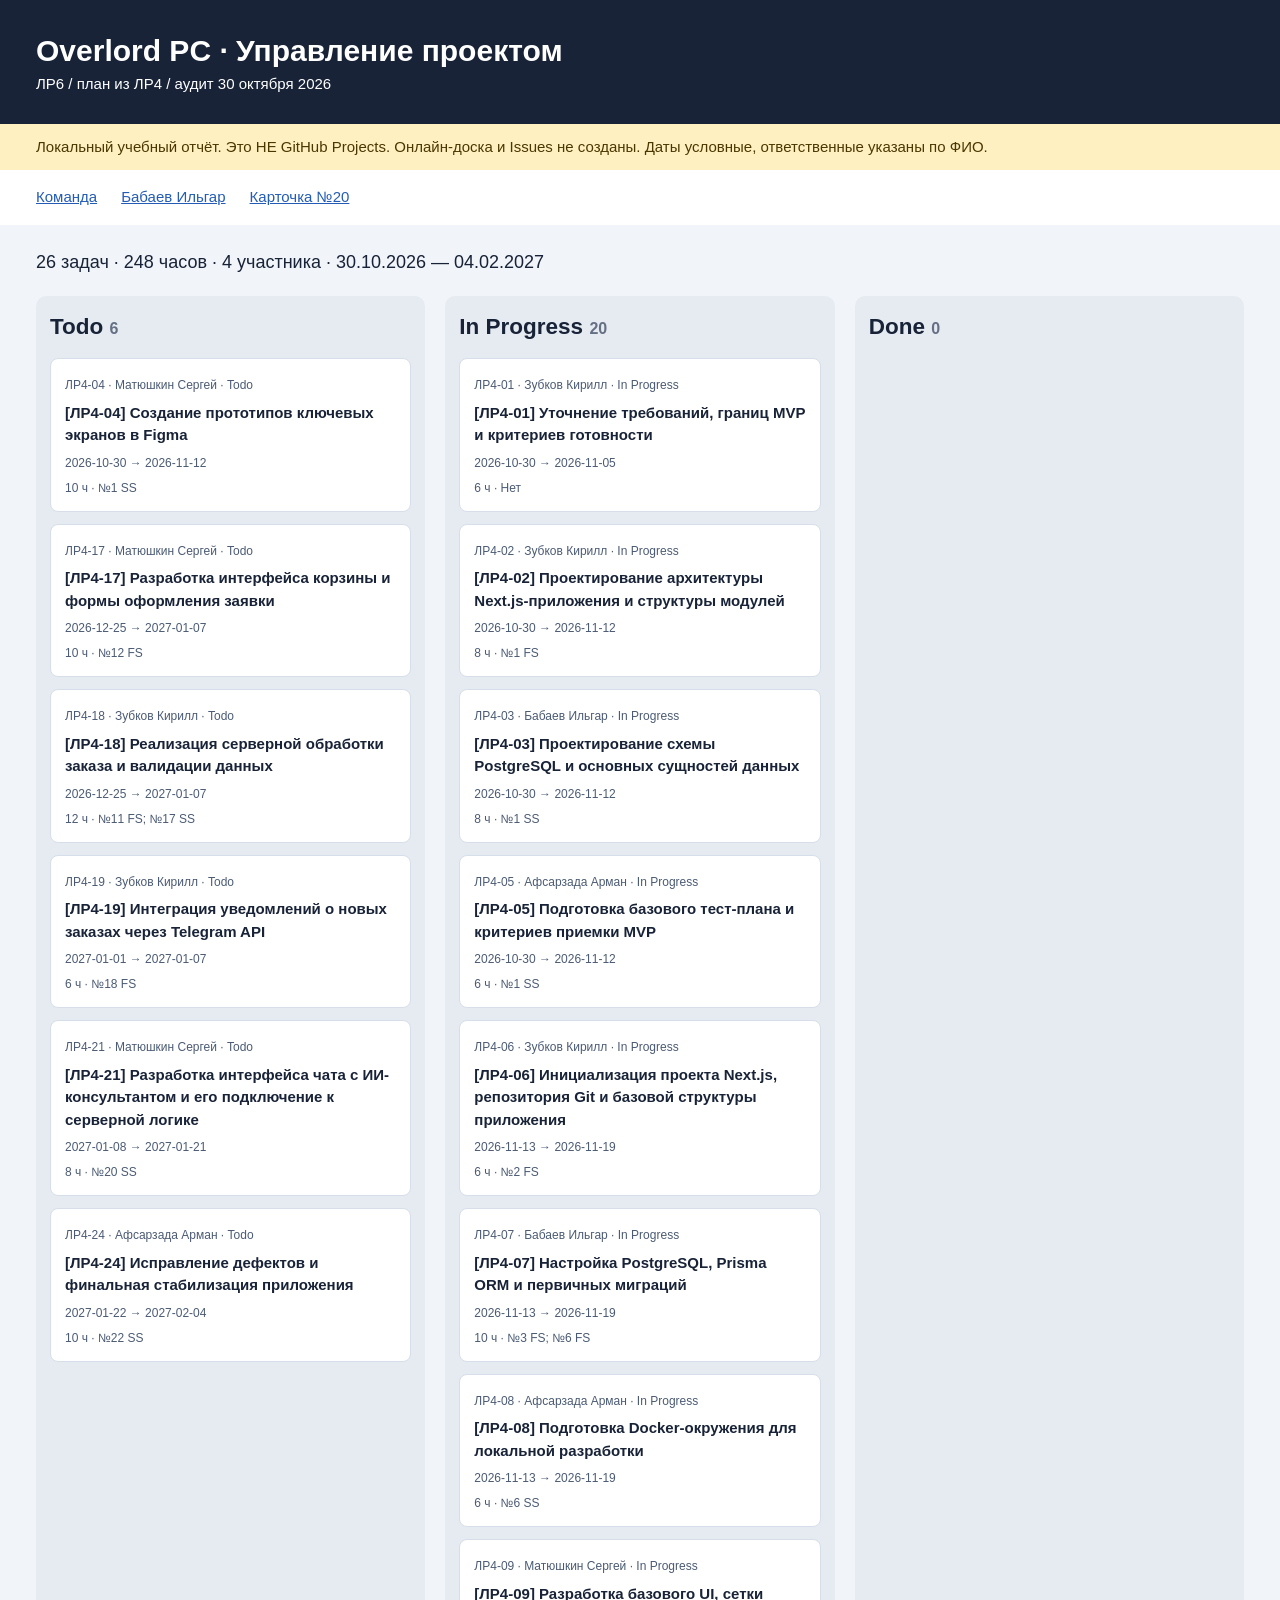
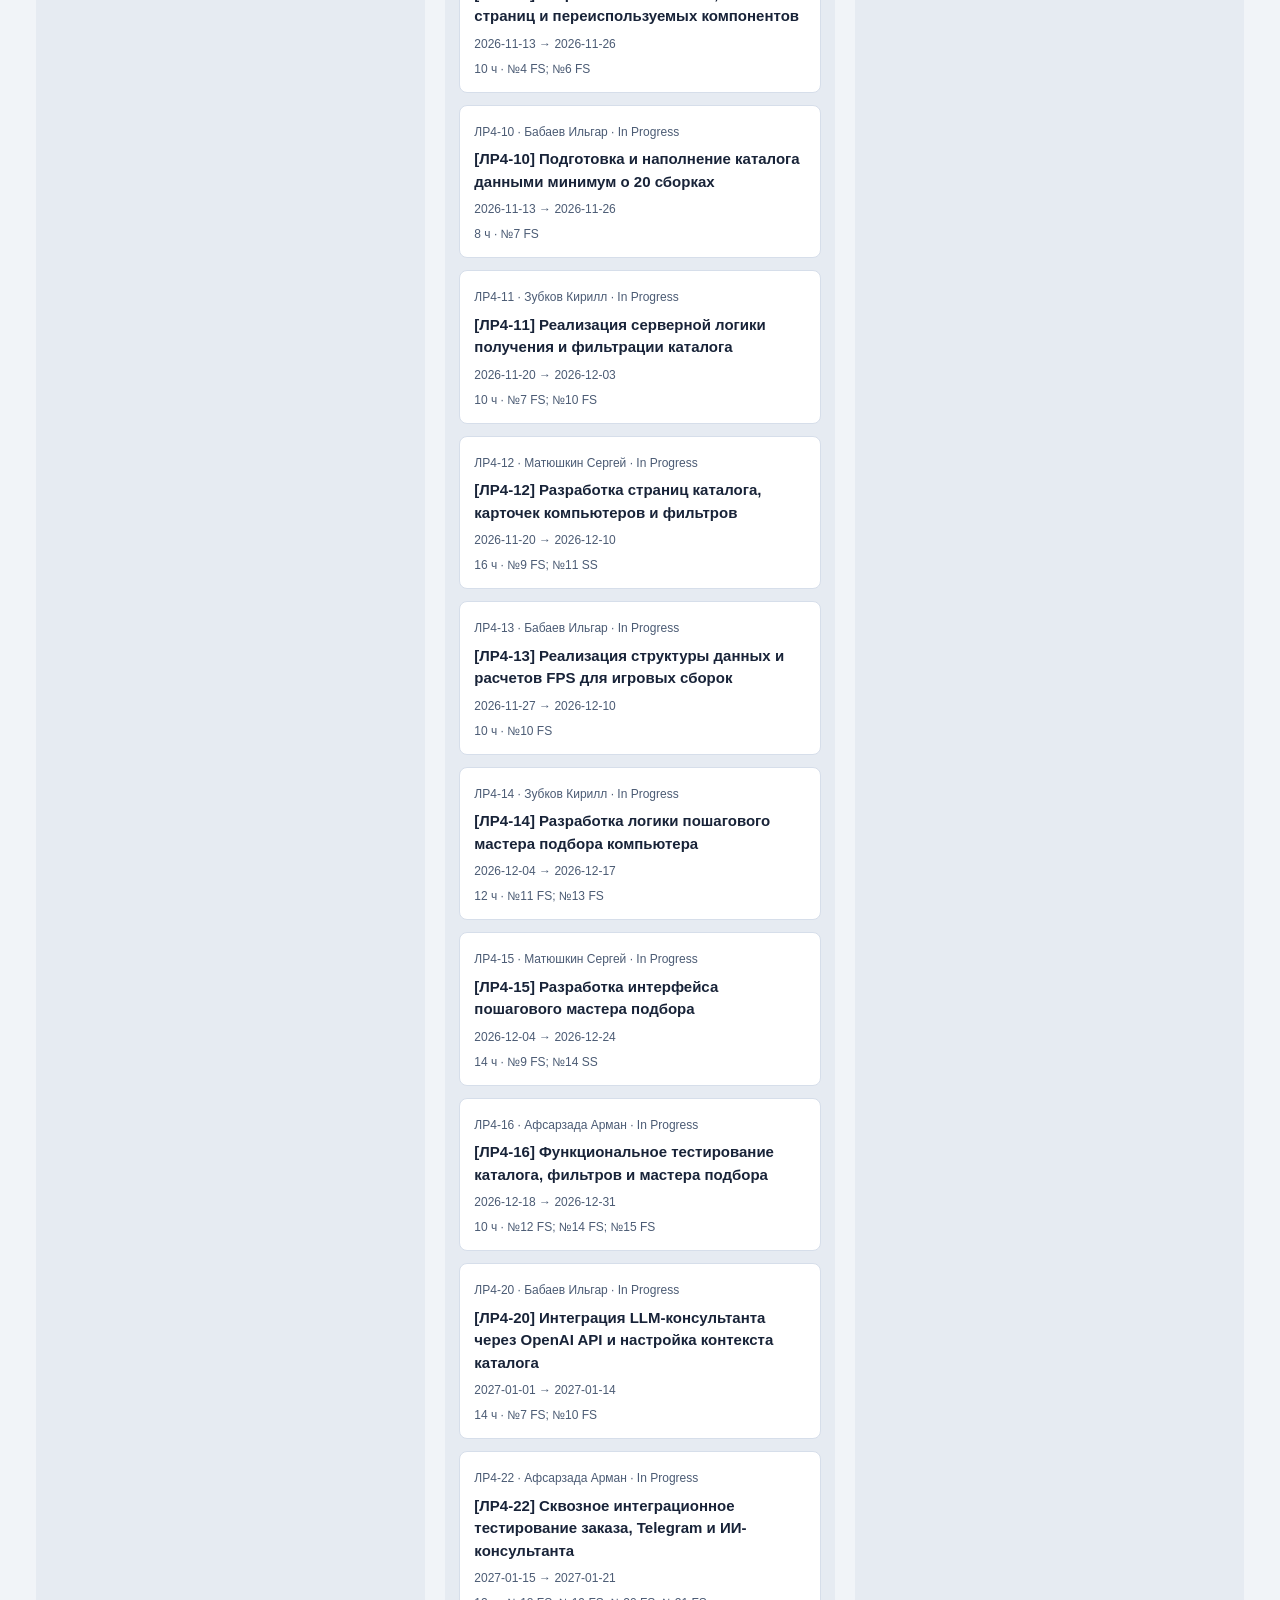
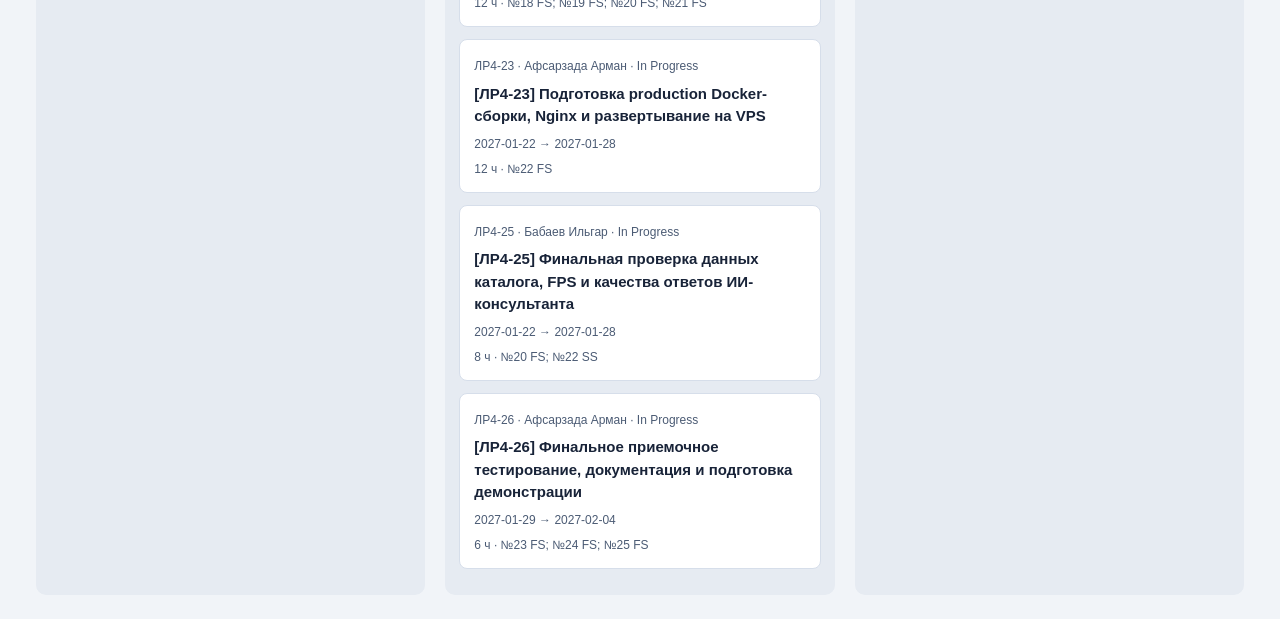
==== docs/lab6_review.html @ 9a5e471e "docs: prepare lab 6 project management from LR4" ====
<!doctype html><html lang="ru"><meta charset="utf-8"><meta name="viewport" content="width=device-width, initial-scale=1"><title>Overlord PC — ЛР6, локальная доска</title><style>
*{box-sizing:border-box}body{margin:0;background:#f1f4f8;color:#182338;font:15px/1.5 Arial,sans-serif}header{padding:28px 36px;background:#182338;color:#fff}h1{margin:0;font-size:30px}.notice{background:#fff0c2;padding:12px 36px;color:#4b3800}nav{padding:16px 36px;background:white;display:flex;gap:24px}a{color:#245cb5}main{padding:24px 36px}.stats{font-size:18px;margin-bottom:20px}.board{display:grid;grid-template-columns:1fr 1fr 1fr;gap:20px}.column{background:#e6ebf2;padding:14px;border-radius:10px}.column h2{margin:0 0 15px}.column h2 span{font-size:16px;color:#667085}article{background:#fff;border:1px solid #d6deea;border-radius:8px;padding:14px;margin-bottom:12px}article h3{font-size:15px;margin:6px 0}article p,article footer,small{font-size:12px;color:#4b5b74}article p{margin:7px 0}.individual{display:grid;grid-template-columns:repeat(3,1fr);gap:16px}.detail{max-width:1060px;background:white;padding:28px;border:1px solid #d6deea;border-radius:10px}.detail li{padding:7px 0}#individual,#task20{margin-top:42px}section[id]{scroll-margin-top:20px}@media(max-width:800px){.board,.individual{grid-template-columns:1fr}main{padding:16px}}
</style><header><h1>Overlord PC · Управление проектом</h1><div>ЛР6 / план из ЛР4 / аудит 30 октября 2026</div></header><div class="notice">Локальный учебный отчёт. Это НЕ GitHub Projects. Онлайн-доска и Issues не созданы. Даты условные, ответственные указаны по ФИО.</div><nav><a href="?view=team">Команда</a><a href="?view=individual">Бабаев Ильгар</a><a href="?view=task20">Карточка №20</a></nav><main>
<section id="team"><div class="stats">26 задач · 248 часов · 4 участника · 30.10.2026 — 04.02.2027</div><div class="board"><section class="column"><h2>Todo <span>6</span></h2><article><small>ЛР4-04 · Матюшкин Сергей · Todo</small><h3>[ЛР4-04] Создание прототипов ключевых экранов в Figma</h3><p>2026-10-30 → 2026-11-12</p><footer>10 ч · №1 SS</footer></article><article><small>ЛР4-17 · Матюшкин Сергей · Todo</small><h3>[ЛР4-17] Разработка интерфейса корзины и формы оформления заявки</h3><p>2026-12-25 → 2027-01-07</p><footer>10 ч · №12 FS</footer></article><article><small>ЛР4-18 · Зубков Кирилл · Todo</small><h3>[ЛР4-18] Реализация серверной обработки заказа и валидации данных</h3><p>2026-12-25 → 2027-01-07</p><footer>12 ч · №11 FS; №17 SS</footer></article><article><small>ЛР4-19 · Зубков Кирилл · Todo</small><h3>[ЛР4-19] Интеграция уведомлений о новых заказах через Telegram API</h3><p>2027-01-01 → 2027-01-07</p><footer>6 ч · №18 FS</footer></article><article><small>ЛР4-21 · Матюшкин Сергей · Todo</small><h3>[ЛР4-21] Разработка интерфейса чата с ИИ-консультантом и его подключение к серверной логике</h3><p>2027-01-08 → 2027-01-21</p><footer>8 ч · №20 SS</footer></article><article><small>ЛР4-24 · Афсарзада Арман · Todo</small><h3>[ЛР4-24] Исправление дефектов и финальная стабилизация приложения</h3><p>2027-01-22 → 2027-02-04</p><footer>10 ч · №22 SS</footer></article></section><section class="column"><h2>In Progress <span>20</span></h2><article><small>ЛР4-01 · Зубков Кирилл · In Progress</small><h3>[ЛР4-01] Уточнение требований, границ MVP и критериев готовности</h3><p>2026-10-30 → 2026-11-05</p><footer>6 ч · Нет</footer></article><article><small>ЛР4-02 · Зубков Кирилл · In Progress</small><h3>[ЛР4-02] Проектирование архитектуры Next.js-приложения и структуры модулей</h3><p>2026-10-30 → 2026-11-12</p><footer>8 ч · №1 FS</footer></article><article><small>ЛР4-03 · Бабаев Ильгар · In Progress</small><h3>[ЛР4-03] Проектирование схемы PostgreSQL и основных сущностей данных</h3><p>2026-10-30 → 2026-11-12</p><footer>8 ч · №1 SS</footer></article><article><small>ЛР4-05 · Афсарзада Арман · In Progress</small><h3>[ЛР4-05] Подготовка базового тест-плана и критериев приемки MVP</h3><p>2026-10-30 → 2026-11-12</p><footer>6 ч · №1 SS</footer></article><article><small>ЛР4-06 · Зубков Кирилл · In Progress</small><h3>[ЛР4-06] Инициализация проекта Next.js, репозитория Git и базовой структуры приложения</h3><p>2026-11-13 → 2026-11-19</p><footer>6 ч · №2 FS</footer></article><article><small>ЛР4-07 · Бабаев Ильгар · In Progress</small><h3>[ЛР4-07] Настройка PostgreSQL, Prisma ORM и первичных миграций</h3><p>2026-11-13 → 2026-11-19</p><footer>10 ч · №3 FS; №6 FS</footer></article><article><small>ЛР4-08 · Афсарзада Арман · In Progress</small><h3>[ЛР4-08] Подготовка Docker-окружения для локальной разработки</h3><p>2026-11-13 → 2026-11-19</p><footer>6 ч · №6 SS</footer></article><article><small>ЛР4-09 · Матюшкин Сергей · In Progress</small><h3>[ЛР4-09] Разработка базового UI, сетки страниц и переиспользуемых компонентов</h3><p>2026-11-13 → 2026-11-26</p><footer>10 ч · №4 FS; №6 FS</footer></article><article><small>ЛР4-10 · Бабаев Ильгар · In Progress</small><h3>[ЛР4-10] Подготовка и наполнение каталога данными минимум о 20 сборках</h3><p>2026-11-13 → 2026-11-26</p><footer>8 ч · №7 FS</footer></article><article><small>ЛР4-11 · Зубков Кирилл · In Progress</small><h3>[ЛР4-11] Реализация серверной логики получения и фильтрации каталога</h3><p>2026-11-20 → 2026-12-03</p><footer>10 ч · №7 FS; №10 FS</footer></article><article><small>ЛР4-12 · Матюшкин Сергей · In Progress</small><h3>[ЛР4-12] Разработка страниц каталога, карточек компьютеров и фильтров</h3><p>2026-11-20 → 2026-12-10</p><footer>16 ч · №9 FS; №11 SS</footer></article><article><small>ЛР4-13 · Бабаев Ильгар · In Progress</small><h3>[ЛР4-13] Реализация структуры данных и расчетов FPS для игровых сборок</h3><p>2026-11-27 → 2026-12-10</p><footer>10 ч · №10 FS</footer></article><article><small>ЛР4-14 · Зубков Кирилл · In Progress</small><h3>[ЛР4-14] Разработка логики пошагового мастера подбора компьютера</h3><p>2026-12-04 → 2026-12-17</p><footer>12 ч · №11 FS; №13 FS</footer></article><article><small>ЛР4-15 · Матюшкин Сергей · In Progress</small><h3>[ЛР4-15] Разработка интерфейса пошагового мастера подбора</h3><p>2026-12-04 → 2026-12-24</p><footer>14 ч · №9 FS; №14 SS</footer></article><article><small>ЛР4-16 · Афсарзада Арман · In Progress</small><h3>[ЛР4-16] Функциональное тестирование каталога, фильтров и мастера подбора</h3><p>2026-12-18 → 2026-12-31</p><footer>10 ч · №12 FS; №14 FS; №15 FS</footer></article><article><small>ЛР4-20 · Бабаев Ильгар · In Progress</small><h3>[ЛР4-20] Интеграция LLM-консультанта через OpenAI API и настройка контекста каталога</h3><p>2027-01-01 → 2027-01-14</p><footer>14 ч · №7 FS; №10 FS</footer></article><article><small>ЛР4-22 · Афсарзада Арман · In Progress</small><h3>[ЛР4-22] Сквозное интеграционное тестирование заказа, Telegram и ИИ-консультанта</h3><p>2027-01-15 → 2027-01-21</p><footer>12 ч · №18 FS; №19 FS; №20 FS; №21 FS</footer></article><article><small>ЛР4-23 · Афсарзада Арман · In Progress</small><h3>[ЛР4-23] Подготовка production Docker-сборки, Nginx и развертывание на VPS</h3><p>2027-01-22 → 2027-01-28</p><footer>12 ч · №22 FS</footer></article><article><small>ЛР4-25 · Бабаев Ильгар · In Progress</small><h3>[ЛР4-25] Финальная проверка данных каталога, FPS и качества ответов ИИ-консультанта</h3><p>2027-01-22 → 2027-01-28</p><footer>8 ч · №20 FS; №22 SS</footer></article><article><small>ЛР4-26 · Афсарзада Арман · In Progress</small><h3>[ЛР4-26] Финальное приемочное тестирование, документация и подготовка демонстрации</h3><p>2027-01-29 → 2027-02-04</p><footer>6 ч · №23 FS; №24 FS; №25 FS</footer></article></section><section class="column"><h2>Done <span>0</span></h2></section></div></section><section id="individual"><h2>Бабаев Ильгар · PostgreSQL / Data / LLM · 58 часов</h2><div class="individual"><article><small>ЛР4-03 · Бабаев Ильгар · In Progress</small><h3>[ЛР4-03] Проектирование схемы PostgreSQL и основных сущностей данных</h3><p>2026-10-30 → 2026-11-12</p><footer>8 ч · №1 SS</footer></article><article><small>ЛР4-07 · Бабаев Ильгар · In Progress</small><h3>[ЛР4-07] Настройка PostgreSQL, Prisma ORM и первичных миграций</h3><p>2026-11-13 → 2026-11-19</p><footer>10 ч · №3 FS; №6 FS</footer></article><article><small>ЛР4-10 · Бабаев Ильгар · In Progress</small><h3>[ЛР4-10] Подготовка и наполнение каталога данными минимум о 20 сборках</h3><p>2026-11-13 → 2026-11-26</p><footer>8 ч · №7 FS</footer></article><article><small>ЛР4-13 · Бабаев Ильгар · In Progress</small><h3>[ЛР4-13] Реализация структуры данных и расчетов FPS для игровых сборок</h3><p>2026-11-27 → 2026-12-10</p><footer>10 ч · №10 FS</footer></article><article><small>ЛР4-20 · Бабаев Ильгар · In Progress</small><h3>[ЛР4-20] Интеграция LLM-консультанта через OpenAI API и настройка контекста каталога</h3><p>2027-01-01 → 2027-01-14</p><footer>14 ч · №7 FS; №10 FS</footer></article><article><small>ЛР4-25 · Бабаев Ильгар · In Progress</small><h3>[ЛР4-25] Финальная проверка данных каталога, FPS и качества ответов ИИ-консультанта</h3><p>2027-01-22 → 2027-01-28</p><footer>8 ч · №20 FS; №22 SS</footer></article></div></section><section id="task20"><div class="detail"><small>Локальная учебная карточка · не GitHub Projects · даты условные</small><h2>[ЛР4-20] Интеграция LLM-консультанта через OpenAI API и настройка контекста каталога</h2><p><b>Ответственный:</b> Бабаев Ильгар · <b>Статус:</b> In Progress</p><p><b>Период:</b> 2027-01-01 — 2027-01-14 · недели 10–11 · <b>Оценка:</b> 14 часов</p><p><b>Зависимости:</b> №7 FS; №10 FS</p><p>Интеграция LLM-консультанта через OpenAI API по текущему запросу пользователя. Исходное название ЛР4 с Ollama сохранено в поле original_title; номер, часы, период и зависимости не изменены.</p><h3>Подтверждено аудитом</h3><p>api/ai/llm.py поддерживает OpenAI и Ollama; router.py и agent.py реализуют чат и инструменты. Тесты используют FakeModel; реальный вызов OpenAI в ЛР6 не выполнялся.</p><h3>Критерии приёмки</h3><ul><li>☐ Использовать существующий ChatOpenAI и инструменты recommend_pc, get_build_details, find_component_options, suggest_upgrade.</li><li>☐ Проверить ответ на запрос по бюджету, получение цен/FPS из инструмента и уточнение с тем же session_id.</li><li>☐ Убедиться, что данные разных сессий не смешиваются; учитывать, что MemorySaver теряет контекст при перезапуске.</li><li>☐ Проверить валидацию, отсутствие настройки, тайм-аут и недоступность провайдера; ключи и тексты приватных диалогов не прикладывать.</li><li>☐ Приложить обезличенный протокол реального OpenAI-запроса; наличие кода и FakeModel не является такой проверкой.</li></ul></div></section></main><script>
const view = new URLSearchParams(location.search).get('view') || 'team';
for (const id of ['team','individual','task20']) document.getElementById(id).hidden = id !== view;
const selected = document.getElementById(view);
if (selected) selected.style.marginTop = '0';
</script></html>
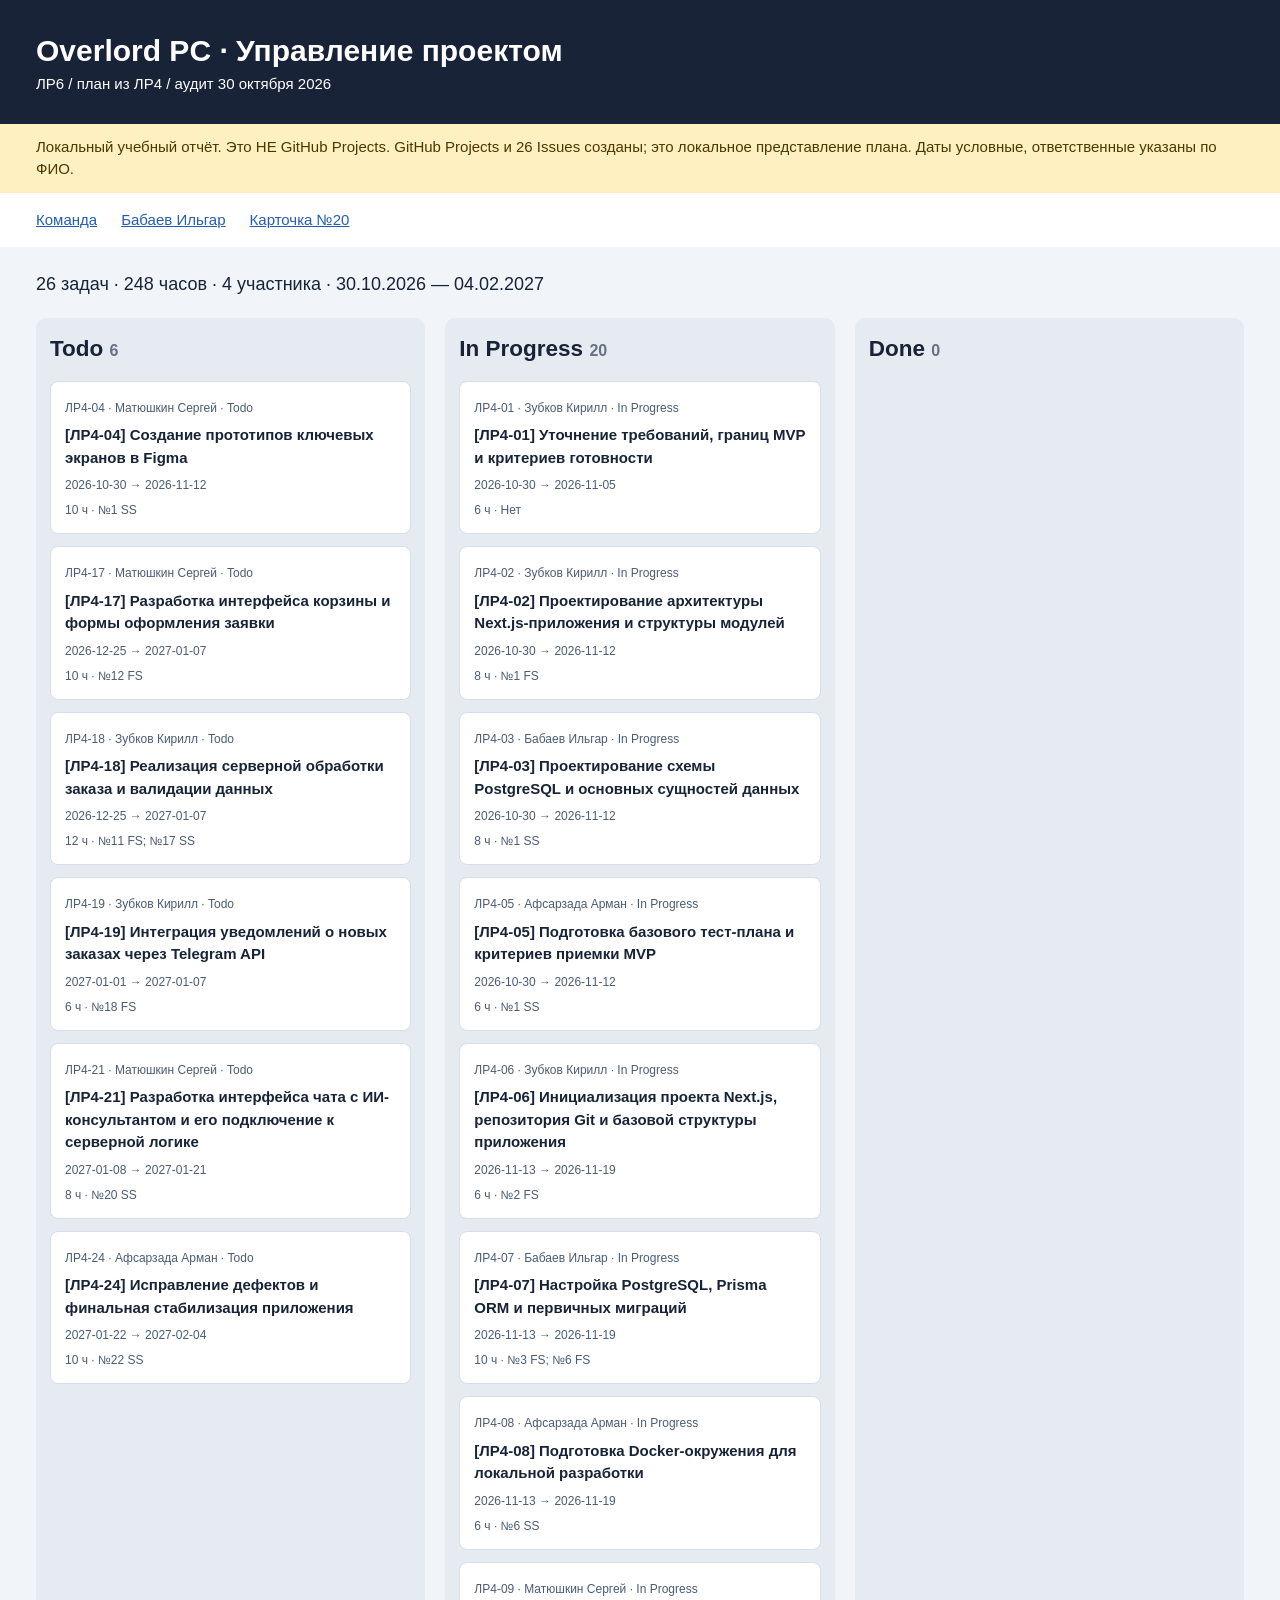
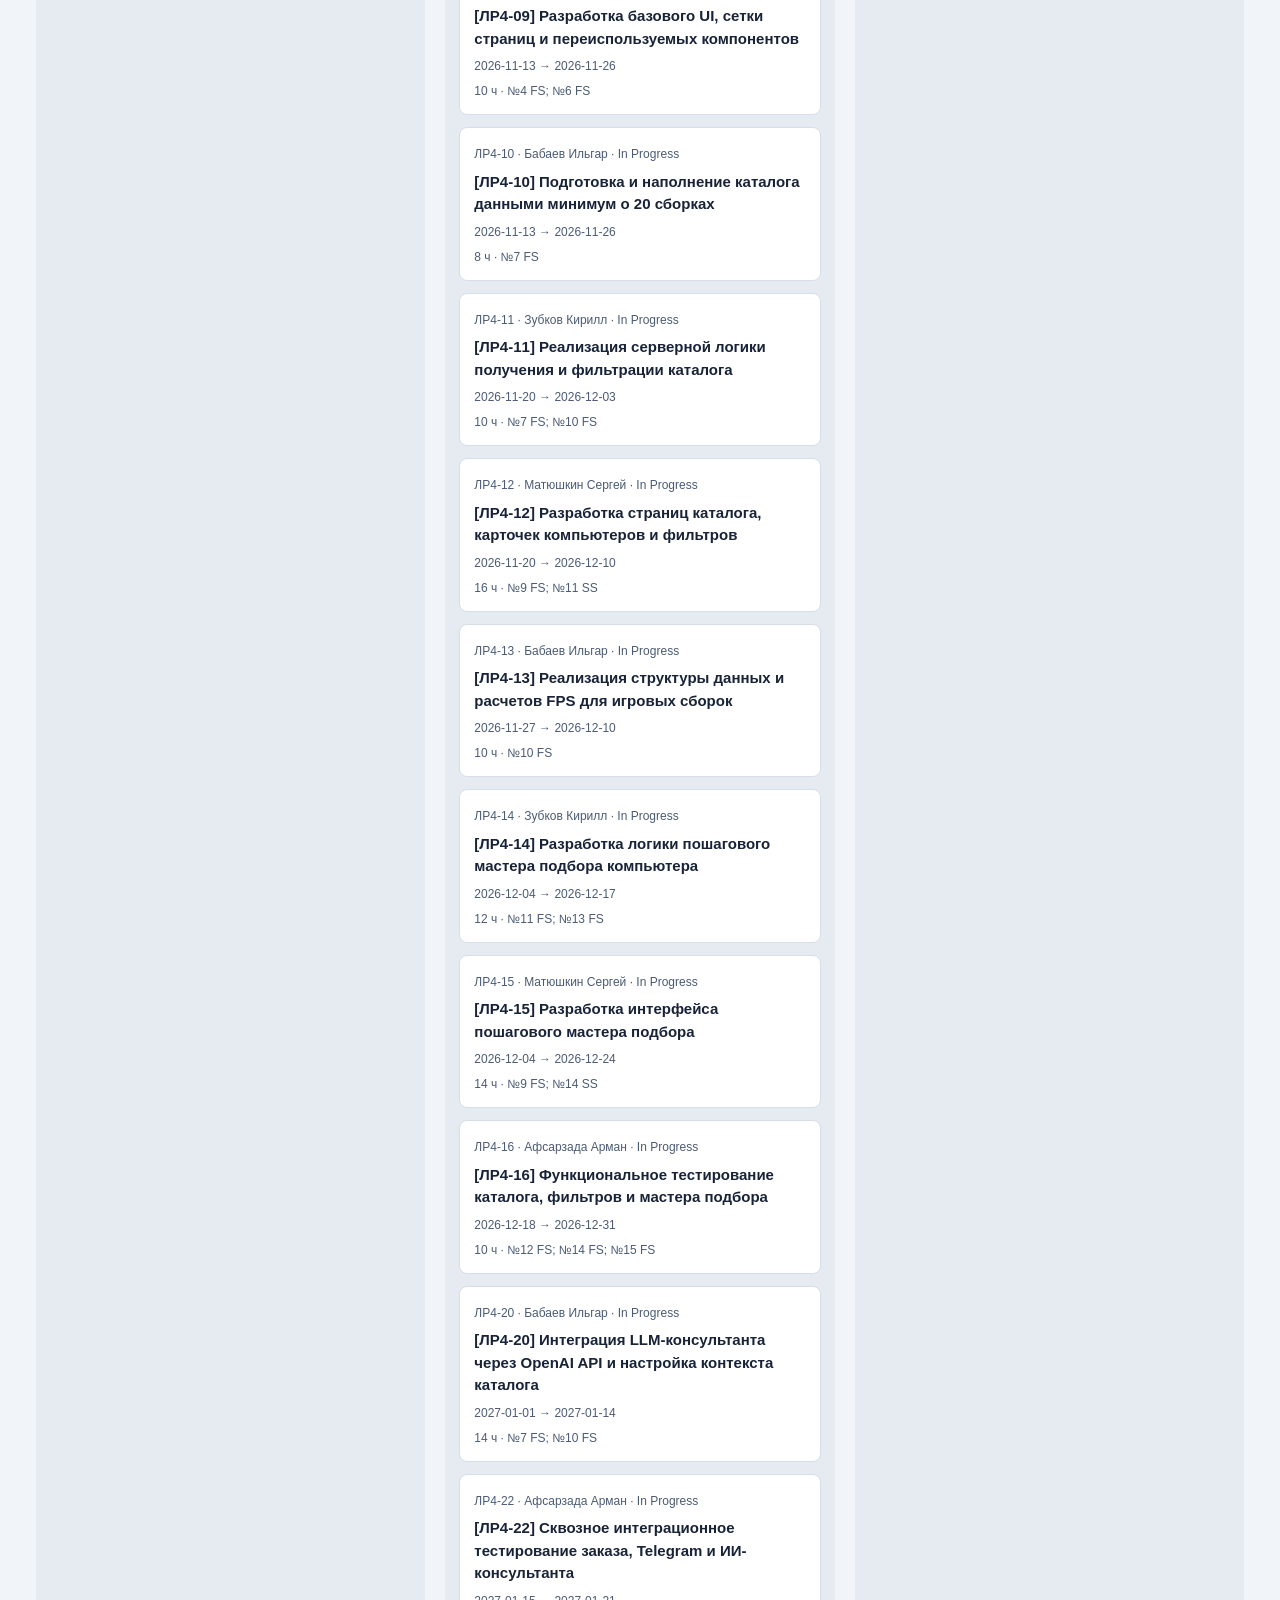
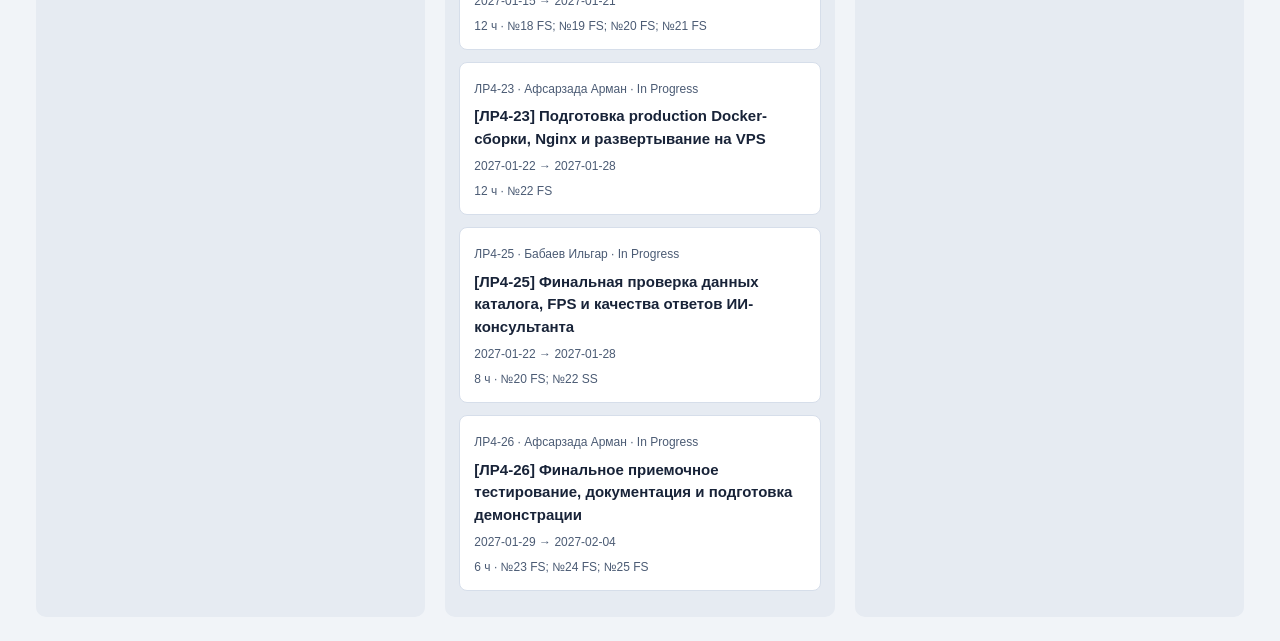
==== commit de188c23: "docs: record GitHub Projects board and lab6 evidence" ====
--- a/docs/lab6_review.html
+++ b/docs/lab6_review.html
@@ -1,6 +1,6 @@
 <!doctype html><html lang="ru"><meta charset="utf-8"><meta name="viewport" content="width=device-width, initial-scale=1"><title>Overlord PC — ЛР6, локальная доска</title><style>
 *{box-sizing:border-box}body{margin:0;background:#f1f4f8;color:#182338;font:15px/1.5 Arial,sans-serif}header{padding:28px 36px;background:#182338;color:#fff}h1{margin:0;font-size:30px}.notice{background:#fff0c2;padding:12px 36px;color:#4b3800}nav{padding:16px 36px;background:white;display:flex;gap:24px}a{color:#245cb5}main{padding:24px 36px}.stats{font-size:18px;margin-bottom:20px}.board{display:grid;grid-template-columns:1fr 1fr 1fr;gap:20px}.column{background:#e6ebf2;padding:14px;border-radius:10px}.column h2{margin:0 0 15px}.column h2 span{font-size:16px;color:#667085}article{background:#fff;border:1px solid #d6deea;border-radius:8px;padding:14px;margin-bottom:12px}article h3{font-size:15px;margin:6px 0}article p,article footer,small{font-size:12px;color:#4b5b74}article p{margin:7px 0}.individual{display:grid;grid-template-columns:repeat(3,1fr);gap:16px}.detail{max-width:1060px;background:white;padding:28px;border:1px solid #d6deea;border-radius:10px}.detail li{padding:7px 0}#individual,#task20{margin-top:42px}section[id]{scroll-margin-top:20px}@media(max-width:800px){.board,.individual{grid-template-columns:1fr}main{padding:16px}}
-</style><header><h1>Overlord PC · Управление проектом</h1><div>ЛР6 / план из ЛР4 / аудит 30 октября 2026</div></header><div class="notice">Локальный учебный отчёт. Это НЕ GitHub Projects. Онлайн-доска и Issues не созданы. Даты условные, ответственные указаны по ФИО.</div><nav><a href="?view=team">Команда</a><a href="?view=individual">Бабаев Ильгар</a><a href="?view=task20">Карточка №20</a></nav><main>
+</style><header><h1>Overlord PC · Управление проектом</h1><div>ЛР6 / план из ЛР4 / аудит 30 октября 2026</div></header><div class="notice">Локальный учебный отчёт. Это НЕ GitHub Projects. GitHub Projects и 26 Issues созданы; это локальное представление плана. Даты условные, ответственные указаны по ФИО.</div><nav><a href="?view=team">Команда</a><a href="?view=individual">Бабаев Ильгар</a><a href="?view=task20">Карточка №20</a></nav><main>
 <section id="team"><div class="stats">26 задач · 248 часов · 4 участника · 30.10.2026 — 04.02.2027</div><div class="board"><section class="column"><h2>Todo <span>6</span></h2><article><small>ЛР4-04 · Матюшкин Сергей · Todo</small><h3>[ЛР4-04] Создание прототипов ключевых экранов в Figma</h3><p>2026-10-30 → 2026-11-12</p><footer>10 ч · №1 SS</footer></article><article><small>ЛР4-17 · Матюшкин Сергей · Todo</small><h3>[ЛР4-17] Разработка интерфейса корзины и формы оформления заявки</h3><p>2026-12-25 → 2027-01-07</p><footer>10 ч · №12 FS</footer></article><article><small>ЛР4-18 · Зубков Кирилл · Todo</small><h3>[ЛР4-18] Реализация серверной обработки заказа и валидации данных</h3><p>2026-12-25 → 2027-01-07</p><footer>12 ч · №11 FS; №17 SS</footer></article><article><small>ЛР4-19 · Зубков Кирилл · Todo</small><h3>[ЛР4-19] Интеграция уведомлений о новых заказах через Telegram API</h3><p>2027-01-01 → 2027-01-07</p><footer>6 ч · №18 FS</footer></article><article><small>ЛР4-21 · Матюшкин Сергей · Todo</small><h3>[ЛР4-21] Разработка интерфейса чата с ИИ-консультантом и его подключение к серверной логике</h3><p>2027-01-08 → 2027-01-21</p><footer>8 ч · №20 SS</footer></article><article><small>ЛР4-24 · Афсарзада Арман · Todo</small><h3>[ЛР4-24] Исправление дефектов и финальная стабилизация приложения</h3><p>2027-01-22 → 2027-02-04</p><footer>10 ч · №22 SS</footer></article></section><section class="column"><h2>In Progress <span>20</span></h2><article><small>ЛР4-01 · Зубков Кирилл · In Progress</small><h3>[ЛР4-01] Уточнение требований, границ MVP и критериев готовности</h3><p>2026-10-30 → 2026-11-05</p><footer>6 ч · Нет</footer></article><article><small>ЛР4-02 · Зубков Кирилл · In Progress</small><h3>[ЛР4-02] Проектирование архитектуры Next.js-приложения и структуры модулей</h3><p>2026-10-30 → 2026-11-12</p><footer>8 ч · №1 FS</footer></article><article><small>ЛР4-03 · Бабаев Ильгар · In Progress</small><h3>[ЛР4-03] Проектирование схемы PostgreSQL и основных сущностей данных</h3><p>2026-10-30 → 2026-11-12</p><footer>8 ч · №1 SS</footer></article><article><small>ЛР4-05 · Афсарзада Арман · In Progress</small><h3>[ЛР4-05] Подготовка базового тест-плана и критериев приемки MVP</h3><p>2026-10-30 → 2026-11-12</p><footer>6 ч · №1 SS</footer></article><article><small>ЛР4-06 · Зубков Кирилл · In Progress</small><h3>[ЛР4-06] Инициализация проекта Next.js, репозитория Git и базовой структуры приложения</h3><p>2026-11-13 → 2026-11-19</p><footer>6 ч · №2 FS</footer></article><article><small>ЛР4-07 · Бабаев Ильгар · In Progress</small><h3>[ЛР4-07] Настройка PostgreSQL, Prisma ORM и первичных миграций</h3><p>2026-11-13 → 2026-11-19</p><footer>10 ч · №3 FS; №6 FS</footer></article><article><small>ЛР4-08 · Афсарзада Арман · In Progress</small><h3>[ЛР4-08] Подготовка Docker-окружения для локальной разработки</h3><p>2026-11-13 → 2026-11-19</p><footer>6 ч · №6 SS</footer></article><article><small>ЛР4-09 · Матюшкин Сергей · In Progress</small><h3>[ЛР4-09] Разработка базового UI, сетки страниц и переиспользуемых компонентов</h3><p>2026-11-13 → 2026-11-26</p><footer>10 ч · №4 FS; №6 FS</footer></article><article><small>ЛР4-10 · Бабаев Ильгар · In Progress</small><h3>[ЛР4-10] Подготовка и наполнение каталога данными минимум о 20 сборках</h3><p>2026-11-13 → 2026-11-26</p><footer>8 ч · №7 FS</footer></article><article><small>ЛР4-11 · Зубков Кирилл · In Progress</small><h3>[ЛР4-11] Реализация серверной логики получения и фильтрации каталога</h3><p>2026-11-20 → 2026-12-03</p><footer>10 ч · №7 FS; №10 FS</footer></article><article><small>ЛР4-12 · Матюшкин Сергей · In Progress</small><h3>[ЛР4-12] Разработка страниц каталога, карточек компьютеров и фильтров</h3><p>2026-11-20 → 2026-12-10</p><footer>16 ч · №9 FS; №11 SS</footer></article><article><small>ЛР4-13 · Бабаев Ильгар · In Progress</small><h3>[ЛР4-13] Реализация структуры данных и расчетов FPS для игровых сборок</h3><p>2026-11-27 → 2026-12-10</p><footer>10 ч · №10 FS</footer></article><article><small>ЛР4-14 · Зубков Кирилл · In Progress</small><h3>[ЛР4-14] Разработка логики пошагового мастера подбора компьютера</h3><p>2026-12-04 → 2026-12-17</p><footer>12 ч · №11 FS; №13 FS</footer></article><article><small>ЛР4-15 · Матюшкин Сергей · In Progress</small><h3>[ЛР4-15] Разработка интерфейса пошагового мастера подбора</h3><p>2026-12-04 → 2026-12-24</p><footer>14 ч · №9 FS; №14 SS</footer></article><article><small>ЛР4-16 · Афсарзада Арман · In Progress</small><h3>[ЛР4-16] Функциональное тестирование каталога, фильтров и мастера подбора</h3><p>2026-12-18 → 2026-12-31</p><footer>10 ч · №12 FS; №14 FS; №15 FS</footer></article><article><small>ЛР4-20 · Бабаев Ильгар · In Progress</small><h3>[ЛР4-20] Интеграция LLM-консультанта через OpenAI API и настройка контекста каталога</h3><p>2027-01-01 → 2027-01-14</p><footer>14 ч · №7 FS; №10 FS</footer></article><article><small>ЛР4-22 · Афсарзада Арман · In Progress</small><h3>[ЛР4-22] Сквозное интеграционное тестирование заказа, Telegram и ИИ-консультанта</h3><p>2027-01-15 → 2027-01-21</p><footer>12 ч · №18 FS; №19 FS; №20 FS; №21 FS</footer></article><article><small>ЛР4-23 · Афсарзада Арман · In Progress</small><h3>[ЛР4-23] Подготовка production Docker-сборки, Nginx и развертывание на VPS</h3><p>2027-01-22 → 2027-01-28</p><footer>12 ч · №22 FS</footer></article><article><small>ЛР4-25 · Бабаев Ильгар · In Progress</small><h3>[ЛР4-25] Финальная проверка данных каталога, FPS и качества ответов ИИ-консультанта</h3><p>2027-01-22 → 2027-01-28</p><footer>8 ч · №20 FS; №22 SS</footer></article><article><small>ЛР4-26 · Афсарзада Арман · In Progress</small><h3>[ЛР4-26] Финальное приемочное тестирование, документация и подготовка демонстрации</h3><p>2027-01-29 → 2027-02-04</p><footer>6 ч · №23 FS; №24 FS; №25 FS</footer></article></section><section class="column"><h2>Done <span>0</span></h2></section></div></section><section id="individual"><h2>Бабаев Ильгар · PostgreSQL / Data / LLM · 58 часов</h2><div class="individual"><article><small>ЛР4-03 · Бабаев Ильгар · In Progress</small><h3>[ЛР4-03] Проектирование схемы PostgreSQL и основных сущностей данных</h3><p>2026-10-30 → 2026-11-12</p><footer>8 ч · №1 SS</footer></article><article><small>ЛР4-07 · Бабаев Ильгар · In Progress</small><h3>[ЛР4-07] Настройка PostgreSQL, Prisma ORM и первичных миграций</h3><p>2026-11-13 → 2026-11-19</p><footer>10 ч · №3 FS; №6 FS</footer></article><article><small>ЛР4-10 · Бабаев Ильгар · In Progress</small><h3>[ЛР4-10] Подготовка и наполнение каталога данными минимум о 20 сборках</h3><p>2026-11-13 → 2026-11-26</p><footer>8 ч · №7 FS</footer></article><article><small>ЛР4-13 · Бабаев Ильгар · In Progress</small><h3>[ЛР4-13] Реализация структуры данных и расчетов FPS для игровых сборок</h3><p>2026-11-27 → 2026-12-10</p><footer>10 ч · №10 FS</footer></article><article><small>ЛР4-20 · Бабаев Ильгар · In Progress</small><h3>[ЛР4-20] Интеграция LLM-консультанта через OpenAI API и настройка контекста каталога</h3><p>2027-01-01 → 2027-01-14</p><footer>14 ч · №7 FS; №10 FS</footer></article><article><small>ЛР4-25 · Бабаев Ильгар · In Progress</small><h3>[ЛР4-25] Финальная проверка данных каталога, FPS и качества ответов ИИ-консультанта</h3><p>2027-01-22 → 2027-01-28</p><footer>8 ч · №20 FS; №22 SS</footer></article></div></section><section id="task20"><div class="detail"><small>Локальная учебная карточка · не GitHub Projects · даты условные</small><h2>[ЛР4-20] Интеграция LLM-консультанта через OpenAI API и настройка контекста каталога</h2><p><b>Ответственный:</b> Бабаев Ильгар · <b>Статус:</b> In Progress</p><p><b>Период:</b> 2027-01-01 — 2027-01-14 · недели 10–11 · <b>Оценка:</b> 14 часов</p><p><b>Зависимости:</b> №7 FS; №10 FS</p><p>Интеграция LLM-консультанта через OpenAI API по текущему запросу пользователя. Исходное название ЛР4 с Ollama сохранено в поле original_title; номер, часы, период и зависимости не изменены.</p><h3>Подтверждено аудитом</h3><p>api/ai/llm.py поддерживает OpenAI и Ollama; router.py и agent.py реализуют чат и инструменты. Тесты используют FakeModel; реальный вызов OpenAI в ЛР6 не выполнялся.</p><h3>Критерии приёмки</h3><ul><li>☐ Использовать существующий ChatOpenAI и инструменты recommend_pc, get_build_details, find_component_options, suggest_upgrade.</li><li>☐ Проверить ответ на запрос по бюджету, получение цен/FPS из инструмента и уточнение с тем же session_id.</li><li>☐ Убедиться, что данные разных сессий не смешиваются; учитывать, что MemorySaver теряет контекст при перезапуске.</li><li>☐ Проверить валидацию, отсутствие настройки, тайм-аут и недоступность провайдера; ключи и тексты приватных диалогов не прикладывать.</li><li>☐ Приложить обезличенный протокол реального OpenAI-запроса; наличие кода и FakeModel не является такой проверкой.</li></ul></div></section></main><script>
 const view = new URLSearchParams(location.search).get('view') || 'team';
 for (const id of ['team','individual','task20']) document.getElementById(id).hidden = id !== view;
